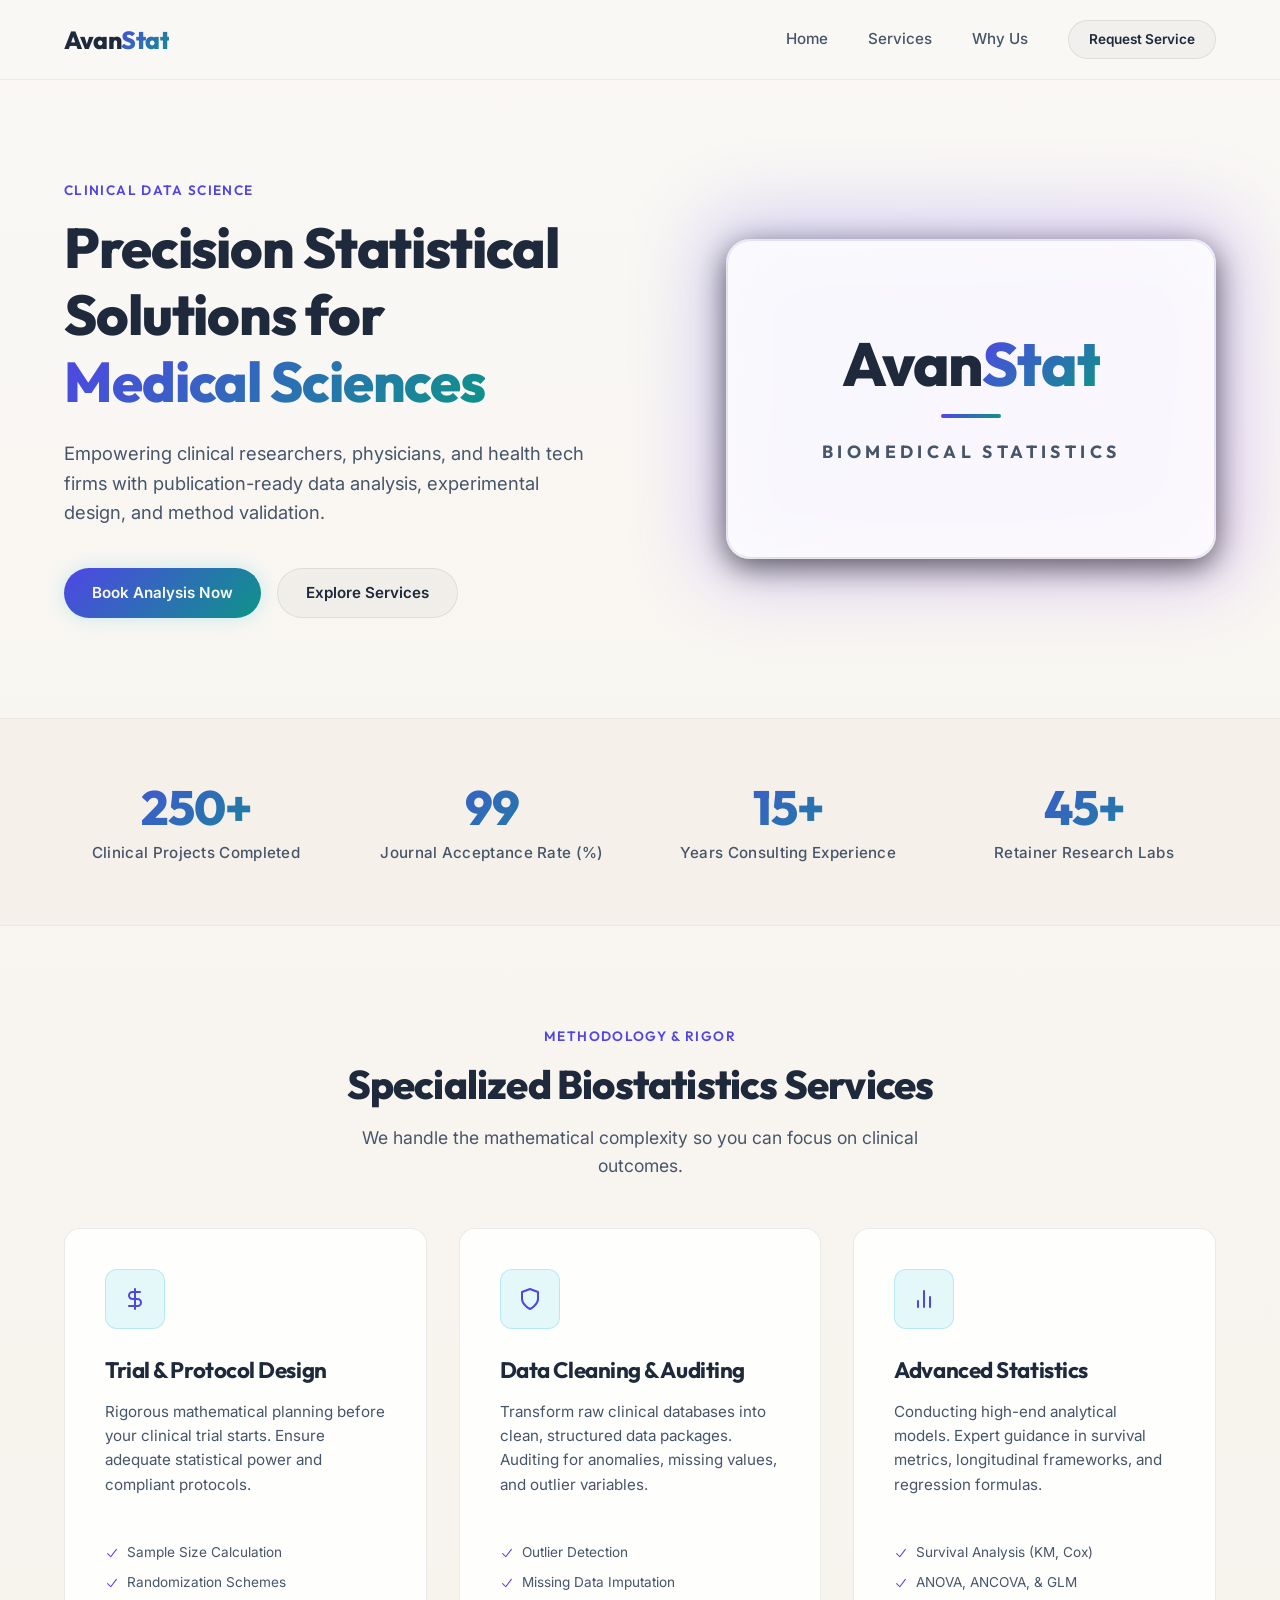
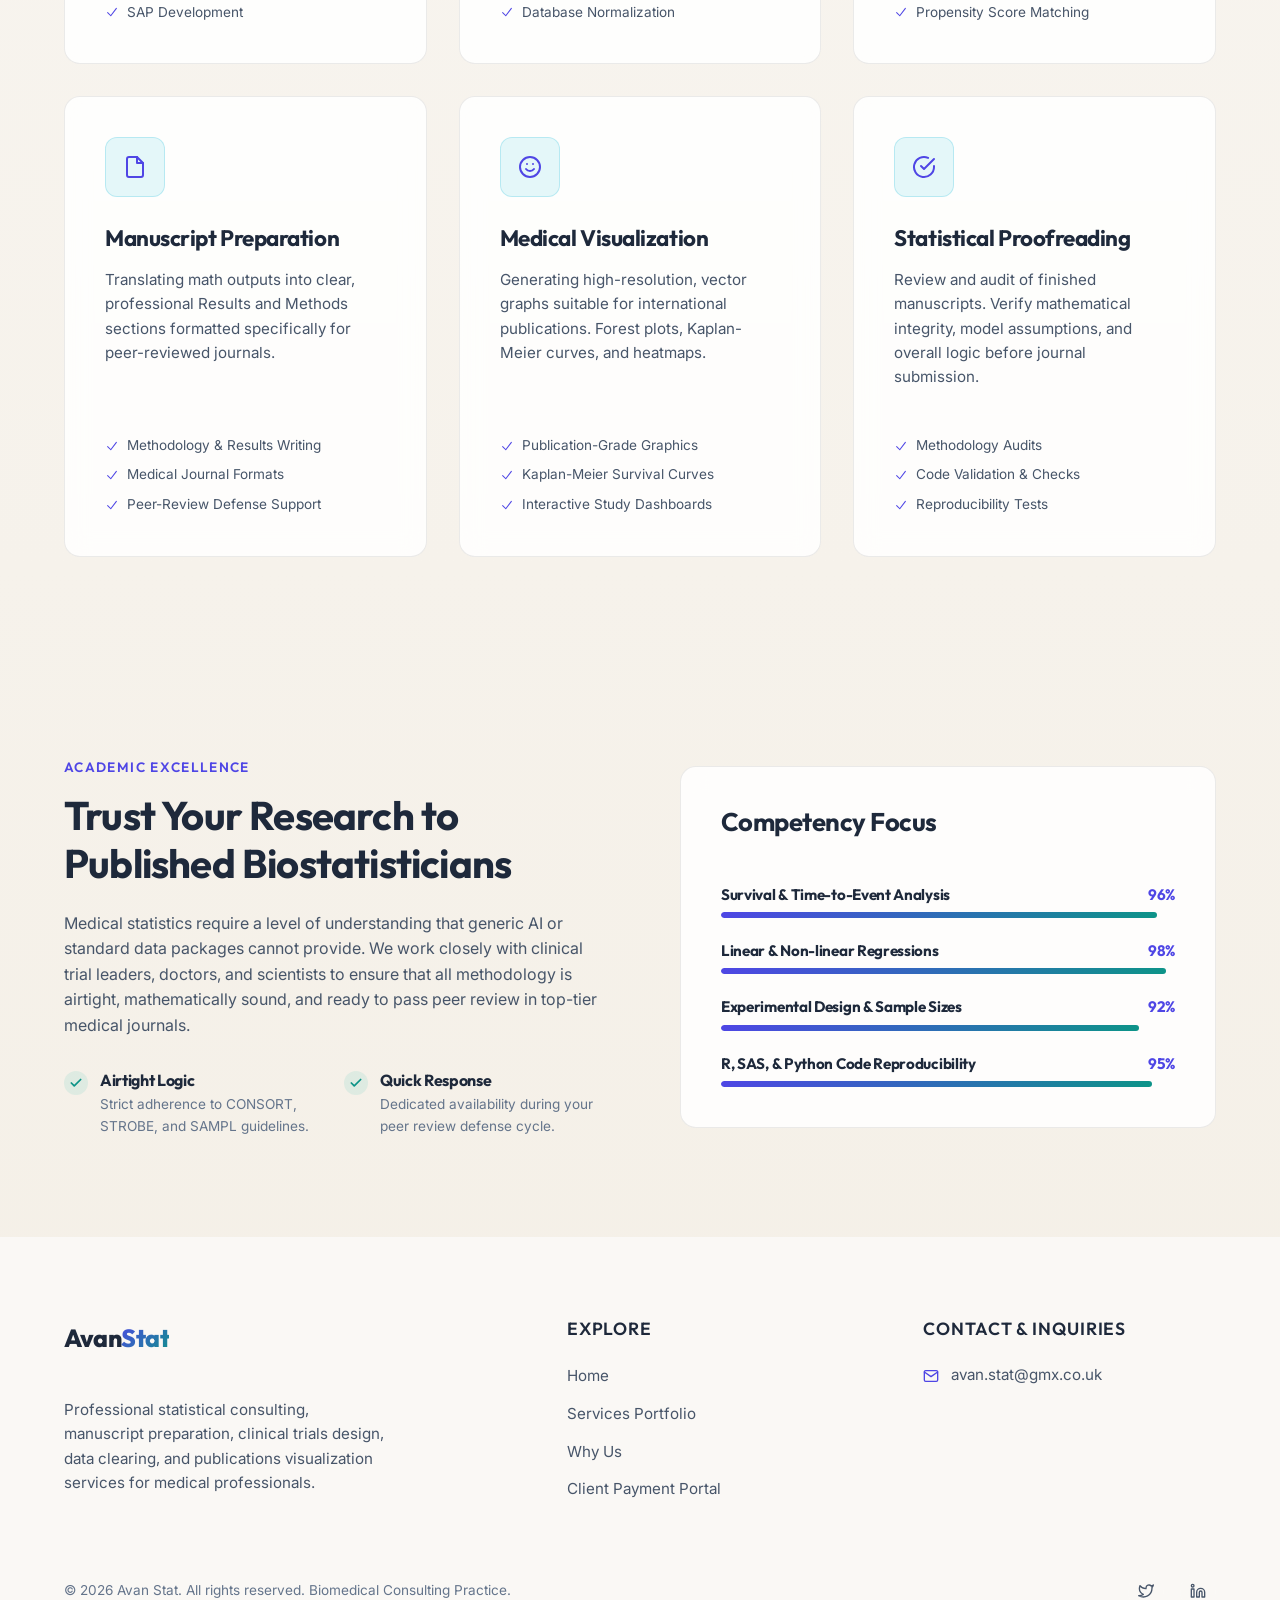
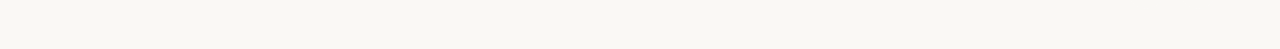
==== index.html @ 9d04a359 "Add files via upload" ====
<!DOCTYPE html>
<html lang="en">
<head>
    <meta charset="UTF-8">
    <meta name="viewport" content="width=device-width, initial-scale=1.0">
    <meta name="description" content="Avan Stat offers premium biomedical statistics consulting, data cleaning, advanced modeling, visualization, and manuscript editorial support for clinical researchers.">
    <meta name="keywords" content="biostatistics, medical statistics, data cleaning, clinical trial design, manuscript writing, R statistics, medical visualization">
    <meta name="author" content="Avan Stat">
    <title>Avan Stat | Premium Biomedical & Health Statistics Consulting</title>
    
    <!-- Core Stylesheet -->
    <link rel="stylesheet" href="assets/css/style.css">
</head>
<body>

    <!-- ==========================================
         NAVIGATION HEADER
         ========================================== -->
    <header class="navbar" id="navbar">
        <div class="container">
            <a href="#home" class="logo" id="logo-link">Avan<span class="gradient-text">Stat</span></a>
            
            <nav class="nav-menu" id="nav-menu">
                <a href="#home" class="nav-link">Home</a>
                <a href="#services" class="nav-link">Services</a>
                <a href="#about" class="nav-link">Why Us</a>
                <a href="payment.html" class="btn btn-secondary" style="padding: 0.5rem 1.25rem; font-size: 0.85rem;">Request Service</a>
            </nav>
            
            <button class="nav-burger" id="nav-burger" aria-label="Toggle Menu">
                <span></span>
                <span></span>
                <span></span>
            </button>
        </div>
    </header>

    <!-- ==========================================
         HERO SECTION
         ========================================== -->
    <section class="hero" id="home">
        <div class="container">
            <div class="hero-grid">
                <div class="hero-content">
                    <span class="section-tag">Clinical Data Science</span>
                    <h1>Precision Statistical Solutions for <span class="gradient-text">Medical Sciences</span></h1>
                    <p>Empowering clinical researchers, physicians, and health tech firms with publication-ready data analysis, experimental design, and method validation.</p>
                    <div class="hero-actions">
                        <a href="payment.html" class="btn btn-primary" id="hero-cta-btn">Book Analysis Now</a>
                        <a href="#services" class="btn btn-secondary">Explore Services</a>
                    </div>
                </div>
                <div class="hero-visual">
                    <div class="hero-glow"></div>
                    <div class="hero-typography-card">
                        <div class="hero-typo-logo">Avan<span class="gradient-text">Stat</span></div>
                        <div class="hero-typo-divider"></div>
                        <span class="hero-typo-tagline">Biomedical Statistics</span>
                    </div>
                </div>
            </div>
        </div>
    </section>

    <!-- ==========================================
         INTERACTIVE STATS BAR
         ========================================== -->
    <section class="stats" id="stats-section">
        <div class="container">
            <div class="stats-grid">
                <div class="stat-item">
                    <h3 class="stat-count" data-target="250">0</h3>
                    <p>Clinical Projects Completed</p>
                </div>
                <div class="stat-item">
                    <h3 class="stat-count" data-target="99">0</h3>
                    <p>Journal Acceptance Rate (%)</p>
                </div>
                <div class="stat-item">
                    <h3 class="stat-count" data-target="15">0</h3>
                    <p>Years Consulting Experience</p>
                </div>
                <div class="stat-item">
                    <h3 class="stat-count" data-target="45">0</h3>
                    <p>Retainer Research Labs</p>
                </div>
            </div>
        </div>
    </section>

    <!-- ==========================================
         SERVICES SECTION
         ========================================== -->
    <section class="services" id="services">
        <div class="container">
            <div class="text-center">
                <span class="section-tag">Methodology & Rigor</span>
                <h2 class="section-title">Specialized Biostatistics Services</h2>
                <p class="section-subtitle">We handle the mathematical complexity so you can focus on clinical outcomes.</p>
            </div>
            
            <div class="services-grid">
                <!-- Service 1 -->
                <div class="service-card glass-card">
                    <div class="service-icon-box">
                        <!-- SVG Trial design -->
                        <svg xmlns="http://www.w3.org/2000/svg" width="24" height="24" viewBox="0 0 24 24" fill="none" stroke="currentColor" stroke-width="2" stroke-linecap="round" stroke-linejoin="round"><path d="M12 2v20M17 5H9.5a3.5 3.5 0 0 0 0 7h5a3.5 3.5 0 0 1 0 7H6"/></svg>
                    </div>
                    <h3>Trial & Protocol Design</h3>
                    <p>Rigorous mathematical planning before your clinical trial starts. Ensure adequate statistical power and compliant protocols.</p>
                    <ul class="service-features">
                        <li>
                            <svg xmlns="http://www.w3.org/2000/svg" viewBox="0 0 20 20" fill="currentColor"><path fill-rule="evenodd" d="M16.704 4.153a.75.75 0 0 1 .143 1.052l-8 10.5a.75.75 0 0 1-1.127.075l-4.5-4.5a.75.75 0 0 1 1.06-1.06l3.894 3.893 7.48-9.817a.75.75 0 0 1 1.05-.143Z" clip-rule="evenodd"/></svg>
                            Sample Size Calculation
                        </li>
                        <li>
                            <svg xmlns="http://www.w3.org/2000/svg" viewBox="0 0 20 20" fill="currentColor"><path fill-rule="evenodd" d="M16.704 4.153a.75.75 0 0 1 .143 1.052l-8 10.5a.75.75 0 0 1-1.127.075l-4.5-4.5a.75.75 0 0 1 1.06-1.06l3.894 3.893 7.48-9.817a.75.75 0 0 1 1.05-.143Z" clip-rule="evenodd"/></svg>
                            Randomization Schemes
                        </li>
                        <li>
                            <svg xmlns="http://www.w3.org/2000/svg" viewBox="0 0 20 20" fill="currentColor"><path fill-rule="evenodd" d="M16.704 4.153a.75.75 0 0 1 .143 1.052l-8 10.5a.75.75 0 0 1-1.127.075l-4.5-4.5a.75.75 0 0 1 1.06-1.06l3.894 3.893 7.48-9.817a.75.75 0 0 1 1.05-.143Z" clip-rule="evenodd"/></svg>
                            SAP Development
                        </li>
                    </ul>
                </div>

                <!-- Service 2 -->
                <div class="service-card glass-card">
                    <div class="service-icon-box">
                        <!-- SVG Data cleaning -->
                        <svg xmlns="http://www.w3.org/2000/svg" width="24" height="24" viewBox="0 0 24 24" fill="none" stroke="currentColor" stroke-width="2" stroke-linecap="round" stroke-linejoin="round"><path d="M12 22s8-4 8-10V5l-8-3-8 3v7c0 6 8 10 8 10z"/></svg>
                    </div>
                    <h3>Data Cleaning & Auditing</h3>
                    <p>Transform raw clinical databases into clean, structured data packages. Auditing for anomalies, missing values, and outlier variables.</p>
                    <ul class="service-features">
                        <li>
                            <svg xmlns="http://www.w3.org/2000/svg" viewBox="0 0 20 20" fill="currentColor"><path fill-rule="evenodd" d="M16.704 4.153a.75.75 0 0 1 .143 1.052l-8 10.5a.75.75 0 0 1-1.127.075l-4.5-4.5a.75.75 0 0 1 1.06-1.06l3.894 3.893 7.48-9.817a.75.75 0 0 1 1.05-.143Z" clip-rule="evenodd"/></svg>
                            Outlier Detection
                        </li>
                        <li>
                            <svg xmlns="http://www.w3.org/2000/svg" viewBox="0 0 20 20" fill="currentColor"><path fill-rule="evenodd" d="M16.704 4.153a.75.75 0 0 1 .143 1.052l-8 10.5a.75.75 0 0 1-1.127.075l-4.5-4.5a.75.75 0 0 1 1.06-1.06l3.894 3.893 7.48-9.817a.75.75 0 0 1 1.05-.143Z" clip-rule="evenodd"/></svg>
                            Missing Data Imputation
                        </li>
                        <li>
                            <svg xmlns="http://www.w3.org/2000/svg" viewBox="0 0 20 20" fill="currentColor"><path fill-rule="evenodd" d="M16.704 4.153a.75.75 0 0 1 .143 1.052l-8 10.5a.75.75 0 0 1-1.127.075l-4.5-4.5a.75.75 0 0 1 1.06-1.06l3.894 3.893 7.48-9.817a.75.75 0 0 1 1.05-.143Z" clip-rule="evenodd"/></svg>
                            Database Normalization
                        </li>
                    </ul>
                </div>

                <!-- Service 3 -->
                <div class="service-card glass-card">
                    <div class="service-icon-box">
                        <!-- SVG Analytics -->
                        <svg xmlns="http://www.w3.org/2000/svg" width="24" height="24" viewBox="0 0 24 24" fill="none" stroke="currentColor" stroke-width="2" stroke-linecap="round" stroke-linejoin="round"><line x1="18" y1="20" x2="18" y2="10"/><line x1="12" y1="20" x2="12" y2="4"/><line x1="6" y1="20" x2="6" y2="14"/></svg>
                    </div>
                    <h3>Advanced Statistics</h3>
                    <p>Conducting high-end analytical models. Expert guidance in survival metrics, longitudinal frameworks, and regression formulas.</p>
                    <ul class="service-features">
                        <li>
                            <svg xmlns="http://www.w3.org/2000/svg" viewBox="0 0 20 20" fill="currentColor"><path fill-rule="evenodd" d="M16.704 4.153a.75.75 0 0 1 .143 1.052l-8 10.5a.75.75 0 0 1-1.127.075l-4.5-4.5a.75.75 0 0 1 1.06-1.06l3.894 3.893 7.48-9.817a.75.75 0 0 1 1.05-.143Z" clip-rule="evenodd"/></svg>
                            Survival Analysis (KM, Cox)
                        </li>
                        <li>
                            <svg xmlns="http://www.w3.org/2000/svg" viewBox="0 0 20 20" fill="currentColor"><path fill-rule="evenodd" d="M16.704 4.153a.75.75 0 0 1 .143 1.052l-8 10.5a.75.75 0 0 1-1.127.075l-4.5-4.5a.75.75 0 0 1 1.06-1.06l3.894 3.893 7.48-9.817a.75.75 0 0 1 1.05-.143Z" clip-rule="evenodd"/></svg>
                            ANOVA, ANCOVA, & GLM
                        </li>
                        <li>
                            <svg xmlns="http://www.w3.org/2000/svg" viewBox="0 0 20 20" fill="currentColor"><path fill-rule="evenodd" d="M16.704 4.153a.75.75 0 0 1 .143 1.052l-8 10.5a.75.75 0 0 1-1.127.075l-4.5-4.5a.75.75 0 0 1 1.06-1.06l3.894 3.893 7.48-9.817a.75.75 0 0 1 1.05-.143Z" clip-rule="evenodd"/></svg>
                            Propensity Score Matching
                        </li>
                    </ul>
                </div>

                <!-- Service 4 -->
                <div class="service-card glass-card">
                    <div class="service-icon-box">
                        <!-- SVG Manuscripts -->
                        <svg xmlns="http://www.w3.org/2000/svg" width="24" height="24" viewBox="0 0 24 24" fill="none" stroke="currentColor" stroke-width="2" stroke-linecap="round" stroke-linejoin="round"><path d="M14 2H6a2 2 0 0 0-2 2v16a2 2 0 0 0 2 2h12a2 2 0 0 0 2-2V8z"/><polyline points="14 2 14 8 20 8"/></svg>
                    </div>
                    <h3>Manuscript Preparation</h3>
                    <p>Translating math outputs into clear, professional Results and Methods sections formatted specifically for peer-reviewed journals.</p>
                    <ul class="service-features">
                        <li>
                            <svg xmlns="http://www.w3.org/2000/svg" viewBox="0 0 20 20" fill="currentColor"><path fill-rule="evenodd" d="M16.704 4.153a.75.75 0 0 1 .143 1.052l-8 10.5a.75.75 0 0 1-1.127.075l-4.5-4.5a.75.75 0 0 1 1.06-1.06l3.894 3.893 7.48-9.817a.75.75 0 0 1 1.05-.143Z" clip-rule="evenodd"/></svg>
                            Methodology & Results Writing
                        </li>
                        <li>
                            <svg xmlns="http://www.w3.org/2000/svg" viewBox="0 0 20 20" fill="currentColor"><path fill-rule="evenodd" d="M16.704 4.153a.75.75 0 0 1 .143 1.052l-8 10.5a.75.75 0 0 1-1.127.075l-4.5-4.5a.75.75 0 0 1 1.06-1.06l3.894 3.893 7.48-9.817a.75.75 0 0 1 1.05-.143Z" clip-rule="evenodd"/></svg>
                            Medical Journal Formats
                        </li>
                        <li>
                            <svg xmlns="http://www.w3.org/2000/svg" viewBox="0 0 20 20" fill="currentColor"><path fill-rule="evenodd" d="M16.704 4.153a.75.75 0 0 1 .143 1.052l-8 10.5a.75.75 0 0 1-1.127.075l-4.5-4.5a.75.75 0 0 1 1.06-1.06l3.894 3.893 7.48-9.817a.75.75 0 0 1 1.05-.143Z" clip-rule="evenodd"/></svg>
                            Peer-Review Defense Support
                        </li>
                    </ul>
                </div>

                <!-- Service 5 -->
                <div class="service-card glass-card">
                    <div class="service-icon-box">
                        <!-- SVG Viz -->
                        <svg xmlns="http://www.w3.org/2000/svg" width="24" height="24" viewBox="0 0 24 24" fill="none" stroke="currentColor" stroke-width="2" stroke-linecap="round" stroke-linejoin="round"><circle cx="12" cy="12" r="10"/><path d="M8 14s1.5 2 4 2 4-2 4-2"/><line x1="9" y1="9" x2="9.01" y2="9"/><line x1="15" y1="9" x2="15.01" y2="9"/></svg>
                    </div>
                    <h3>Medical Visualization</h3>
                    <p>Generating high-resolution, vector graphs suitable for international publications. Forest plots, Kaplan-Meier curves, and heatmaps.</p>
                    <ul class="service-features">
                        <li>
                            <svg xmlns="http://www.w3.org/2000/svg" viewBox="0 0 20 20" fill="currentColor"><path fill-rule="evenodd" d="M16.704 4.153a.75.75 0 0 1 .143 1.052l-8 10.5a.75.75 0 0 1-1.127.075l-4.5-4.5a.75.75 0 0 1 1.06-1.06l3.894 3.893 7.48-9.817a.75.75 0 0 1 1.05-.143Z" clip-rule="evenodd"/></svg>
                            Publication-Grade Graphics
                        </li>
                        <li>
                            <svg xmlns="http://www.w3.org/2000/svg" viewBox="0 0 20 20" fill="currentColor"><path fill-rule="evenodd" d="M16.704 4.153a.75.75 0 0 1 .143 1.052l-8 10.5a.75.75 0 0 1-1.127.075l-4.5-4.5a.75.75 0 0 1 1.06-1.06l3.894 3.893 7.48-9.817a.75.75 0 0 1 1.05-.143Z" clip-rule="evenodd"/></svg>
                            Kaplan-Meier Survival Curves
                        </li>
                        <li>
                            <svg xmlns="http://www.w3.org/2000/svg" viewBox="0 0 20 20" fill="currentColor"><path fill-rule="evenodd" d="M16.704 4.153a.75.75 0 0 1 .143 1.052l-8 10.5a.75.75 0 0 1-1.127.075l-4.5-4.5a.75.75 0 0 1 1.06-1.06l3.894 3.893 7.48-9.817a.75.75 0 0 1 1.05-.143Z" clip-rule="evenodd"/></svg>
                            Interactive Study Dashboards
                        </li>
                    </ul>
                </div>

                <!-- Service 6 -->
                <div class="service-card glass-card">
                    <div class="service-icon-box">
                        <!-- SVG Verification -->
                        <svg xmlns="http://www.w3.org/2000/svg" width="24" height="24" viewBox="0 0 24 24" fill="none" stroke="currentColor" stroke-width="2" stroke-linecap="round" stroke-linejoin="round"><path d="M22 11.08V12a10 10 0 1 1-5.93-9.14"/><polyline points="22 4 12 14.01 9 11.01"/></svg>
                    </div>
                    <h3>Statistical Proofreading</h3>
                    <p>Review and audit of finished manuscripts. Verify mathematical integrity, model assumptions, and overall logic before journal submission.</p>
                    <ul class="service-features">
                        <li>
                            <svg xmlns="http://www.w3.org/2000/svg" viewBox="0 0 20 20" fill="currentColor"><path fill-rule="evenodd" d="M16.704 4.153a.75.75 0 0 1 .143 1.052l-8 10.5a.75.75 0 0 1-1.127.075l-4.5-4.5a.75.75 0 0 1 1.06-1.06l3.894 3.893 7.48-9.817a.75.75 0 0 1 1.05-.143Z" clip-rule="evenodd"/></svg>
                            Methodology Audits
                        </li>
                        <li>
                            <svg xmlns="http://www.w3.org/2000/svg" viewBox="0 0 20 20" fill="currentColor"><path fill-rule="evenodd" d="M16.704 4.153a.75.75 0 0 1 .143 1.052l-8 10.5a.75.75 0 0 1-1.127.075l-4.5-4.5a.75.75 0 0 1 1.06-1.06l3.894 3.893 7.48-9.817a.75.75 0 0 1 1.05-.143Z" clip-rule="evenodd"/></svg>
                            Code Validation & Checks
                        </li>
                        <li>
                            <svg xmlns="http://www.w3.org/2000/svg" viewBox="0 0 20 20" fill="currentColor"><path fill-rule="evenodd" d="M16.704 4.153a.75.75 0 0 1 .143 1.052l-8 10.5a.75.75 0 0 1-1.127.075l-4.5-4.5a.75.75 0 0 1 1.06-1.06l3.894 3.893 7.48-9.817a.75.75 0 0 1 1.05-.143Z" clip-rule="evenodd"/></svg>
                            Reproducibility Tests
                        </li>
                    </ul>
                </div>
            </div>
        </div>
    </section>

    <!-- ==========================================
         ABOUT & EXPERTISE SECTION
         ========================================== -->
    <section class="about" id="about">
        <div class="container">
            <div class="about-grid">
                <div class="about-content">
                    <span class="section-tag">Academic Excellence</span>
                    <h2>Trust Your Research to Published Biostatisticians</h2>
                    <p>Medical statistics require a level of understanding that generic AI or standard data packages cannot provide. We work closely with clinical trial leaders, doctors, and scientists to ensure that all methodology is airtight, mathematically sound, and ready to pass peer review in top-tier medical journals.</p>
                    
                    <div class="about-bullets">
                        <div class="about-bullet">
                            <div class="bullet-icon">
                                <svg xmlns="http://www.w3.org/2000/svg" width="14" height="14" viewBox="0 0 24 24" fill="none" stroke="currentColor" stroke-width="3" stroke-linecap="round" stroke-linejoin="round"><polyline points="20 6 9 17 4 12"/></svg>
                            </div>
                            <div class="bullet-text">
                                <h4>Airtight Logic</h4>
                                <p>Strict adherence to CONSORT, STROBE, and SAMPL guidelines.</p>
                            </div>
                        </div>
                        <div class="about-bullet">
                            <div class="bullet-icon">
                                <svg xmlns="http://www.w3.org/2000/svg" width="14" height="14" viewBox="0 0 24 24" fill="none" stroke="currentColor" stroke-width="3" stroke-linecap="round" stroke-linejoin="round"><polyline points="20 6 9 17 4 12"/></svg>
                            </div>
                            <div class="bullet-text">
                                <h4>Quick Response</h4>
                                <p>Dedicated availability during your peer review defense cycle.</p>
                            </div>
                        </div>
                    </div>
                </div>
                
                <div class="about-skills glass-card">
                    <h3 style="margin-bottom: 1.5rem; font-size: 1.6rem;">Competency Focus</h3>
                    
                    <div class="skill-bar-wrapper">
                        <h4>Survival & Time-to-Event Analysis <span class="skill-val">96%</span></h4>
                        <div class="skill-bar">
                            <div class="skill-progress" data-width="96%"></div>
                        </div>
                    </div>
                    
                    <div class="skill-bar-wrapper">
                        <h4>Linear & Non-linear Regressions <span class="skill-val">98%</span></h4>
                        <div class="skill-bar">
                            <div class="skill-progress" data-width="98%"></div>
                        </div>
                    </div>
                    
                    <div class="skill-bar-wrapper">
                        <h4>Experimental Design & Sample Sizes <span class="skill-val">92%</span></h4>
                        <div class="skill-bar">
                            <div class="skill-progress" data-width="92%"></div>
                        </div>
                    </div>
                    
                    <div class="skill-bar-wrapper">
                        <h4>R, SAS, & Python Code Reproducibility <span class="skill-val">95%</span></h4>
                        <div class="skill-bar">
                            <div class="skill-progress" data-width="95%"></div>
                        </div>
                    </div>
                </div>
            </div>
        </div>
    </section>



    <!-- ==========================================
         FOOTER SECTION
         ========================================== -->
    <footer class="footer" id="contact">
        <div class="container">
            <div class="footer-grid">
                <div class="footer-brand">
                    <a href="#home" class="logo" style="margin-bottom: 1.25rem;">Avan<span class="gradient-text">Stat</span></a>
                    <p>Professional statistical consulting, manuscript preparation, clinical trials design, data clearing, and publications visualization services for medical professionals.</p>
                </div>
                
                <div>
                    <h3 class="footer-title">Explore</h3>
                    <ul class="footer-links">
                        <li><a href="#home">Home</a></li>
                        <li><a href="#services">Services Portfolio</a></li>
                        <li><a href="#about">Why Us</a></li>
                        <li><a href="payment.html">Client Payment Portal</a></li>
                    </ul>
                </div>
                
                <div>
                    <h3 class="footer-title">Contact & Inquiries</h3>
                    <ul class="footer-contact">
                        <li>
                            <!-- Mail -->
                            <svg xmlns="http://www.w3.org/2000/svg" width="16" height="16" viewBox="0 0 24 24" fill="none" stroke="currentColor" stroke-width="2" stroke-linecap="round" stroke-linejoin="round"><path d="M4 4h16c1.1 0 2 .9 2 2v12c0 1.1-.9 2-2 2H4c-1.1 0-2-.9-2-2V6c0-1.1.9-2 2-2z"/><polyline points="22,6 12,13 2,6"/></svg>
                            <a href="mailto:avan.stat@gmx.co.uk">avan.stat@gmx.co.uk</a>
                        </li>
                    </ul>
                </div>
            </div>
            
            <div class="footer-bottom">
                <p>&copy; 2026 Avan Stat. All rights reserved. Biomedical Consulting Practice.</p>
                <div class="footer-socials">
                    <a href="#" class="social-link" aria-label="Twitter">
                        <svg xmlns="http://www.w3.org/2000/svg" width="16" height="16" viewBox="0 0 24 24" fill="none" stroke="currentColor" stroke-width="2" stroke-linecap="round" stroke-linejoin="round"><path d="M23 3a10.9 10.9 0 0 1-3.14 1.53 4.48 4.48 0 0 0-7.86 3v1A10.66 10.66 0 0 1 3 4s-4 9 5 13a11.64 11.64 0 0 1-7 2c9 5 20 0 20-11.5a4.5 4.5 0 0 0-.08-.83A7.72 7.72 0 0 0 23 3z"/></svg>
                    </a>
                    <a href="#" class="social-link" aria-label="LinkedIn">
                        <svg xmlns="http://www.w3.org/2000/svg" width="16" height="16" viewBox="0 0 24 24" fill="none" stroke="currentColor" stroke-width="2" stroke-linecap="round" stroke-linejoin="round"><path d="M16 8a6 6 0 0 1 6 6v7h-4v-7a2 2 0 0 0-2-2 2 2 0 0 0-2 2v7h-4v-7a6 6 0 0 1 6-6z"/><rect x="2" y="9" width="4" height="12"/><circle cx="4" cy="4" r="2"/></svg>
                    </a>
                </div>
            </div>
        </div>
    </footer>

    <!-- Core Script -->
    <script src="assets/js/main.js"></script>
</body>
</html>
---- assets/css/style.css ----
/* ==========================================================================
   AVAN STAT - Core Design System & Global Stylesheet
   ========================================================================== */

/* Import Google Fonts */
@import url('https://fonts.googleapis.com/css2?family=Inter:wght@300;400;500;600;700&family=Outfit:wght@400;500;600;700;800&display=swap');

/* CSS Variables */
:root {
    --font-header: 'Outfit', -apple-system, BlinkMacSystemFont, "Segoe UI", Roboto, sans-serif;
    --font-body: 'Inter', -apple-system, BlinkMacSystemFont, "Segoe UI", Roboto, sans-serif;
    
    /* Premium Creamy White Color Scheme */
    --bg-darkest: #FAF8F5;        /* Creamy white main background */
    --bg-darker: #F4EFE6;         /* Slightly darker cream for sections */
    --bg-dark: #EAE3D5;           /* Tan/cream border/hover element background */
    --card-bg: rgba(255, 255, 255, 0.85); /* Pure white cards */
    --card-border: rgba(0, 0, 0, 0.08);
    --card-border-hover: rgba(79, 70, 229, 0.35);
    
    /* Accents & Gradients for Light Theme */
    --accent-primary: #4F46E5;    /* Indigo */
    --accent-secondary: #0D9488;  /* Deep Teal */
    --accent-glow: #7C3AED;       /* Violet */
    --accent-success: #059669;    /* Deep Emerald */
    
    --grad-primary: linear-gradient(135deg, var(--accent-primary) 0%, var(--accent-secondary) 100%);
    --grad-glow: linear-gradient(135deg, var(--accent-primary) 0%, var(--accent-glow) 100%);
    --grad-dark: linear-gradient(180deg, var(--bg-darkest) 0%, var(--bg-darker) 100%);
    
    /* Typography Colors */
    --text-primary: #1E293B;      /* Dark slate */
    --text-secondary: #475569;    /* Medium slate */
    --text-muted: #64748B;        /* Muted grey */
    
    /* Shadows & Transitions */
    --shadow-sm: 0 2px 8px rgba(0, 0, 0, 0.5);
    --shadow-md: 0 8px 30px rgba(0, 0, 0, 0.6);
    --shadow-cyan: 0 0 20px rgba(6, 182, 212, 0.2);
    --shadow-indigo: 0 0 20px rgba(99, 102, 241, 0.25);
    
    --transition-fast: 0.2s cubic-bezier(0.4, 0, 0.2, 1);
    --transition-normal: 0.3s cubic-bezier(0.4, 0, 0.2, 1);
    --transition-slow: 0.5s cubic-bezier(0.4, 0, 0.2, 1);
    
    --max-width: 1200px;
    --header-height: 80px;
}

/* Base resets */
*, *::before, *::after {
    box-sizing: border-box;
    margin: 0;
    padding: 0;
}

html {
    scroll-behavior: smooth;
    font-size: 16px;
    background-color: var(--bg-darkest);
}

body {
    font-family: var(--font-body);
    background: var(--grad-dark);
    color: var(--text-primary);
    line-height: 1.6;
    overflow-x: hidden;
    -webkit-font-smoothing: antialiased;
}

a {
    color: inherit;
    text-decoration: none;
    transition: var(--transition-fast);
}

button, input, select, textarea {
    font-family: inherit;
    background: none;
    border: none;
    color: inherit;
}

button {
    cursor: pointer;
}

ul {
    list-style: none;
}

img {
    max-width: 100%;
    height: auto;
    display: block;
}

/* ==========================================================================
   Typography & Utilities
   ========================================================================== */

h1, h2, h3, h4 {
    font-family: var(--font-header);
    font-weight: 700;
    line-height: 1.2;
    letter-spacing: -0.02em;
}

.gradient-text {
    background: var(--grad-primary);
    -webkit-background-clip: text;
    -webkit-text-fill-color: transparent;
    background-clip: text;
    display: inline-block;
}

.section-tag {
    font-family: var(--font-header);
    font-size: 0.85rem;
    font-weight: 600;
    letter-spacing: 0.1em;
    text-transform: uppercase;
    color: var(--accent-primary);
    margin-bottom: 0.75rem;
    display: block;
}

.section-title {
    font-size: 2.5rem;
    margin-bottom: 1rem;
    font-weight: 800;
}

.section-subtitle {
    color: var(--text-secondary);
    max-width: 600px;
    margin: 0 auto 3rem auto;
    font-size: 1.1rem;
}

.container {
    max-width: var(--max-width);
    margin: 0 auto;
    padding: 0 1.5rem;
    width: 100%;
}

.text-center { text-align: center; }

/* Buttons */
.btn {
    display: inline-flex;
    align-items: center;
    justify-content: center;
    padding: 0.75rem 1.75rem;
    font-weight: 600;
    font-size: 0.95rem;
    border-radius: 9999px;
    transition: var(--transition-normal);
    position: relative;
    overflow: hidden;
    z-index: 1;
}

.btn-primary {
    background: var(--grad-primary);
    color: var(--bg-darkest);
    box-shadow: var(--shadow-cyan);
}

.btn-primary::before {
    content: '';
    position: absolute;
    top: 0;
    left: 0;
    width: 100%;
    height: 100%;
    background: var(--grad-glow);
    z-index: -1;
    opacity: 0;
    transition: var(--transition-normal);
}

.btn-primary:hover {
    box-shadow: 0 0 25px rgba(6, 182, 212, 0.4);
    transform: translateY(-2px);
}

.btn-primary:hover::before {
    opacity: 1;
}

.btn-secondary {
    background: rgba(0, 0, 0, 0.03);
    border: 1px solid rgba(0, 0, 0, 0.08);
    color: var(--text-primary);
}

.btn-secondary:hover {
    background: rgba(0, 0, 0, 0.07);
    border-color: var(--accent-primary);
    transform: translateY(-2px);
}

/* Glassmorphism General Card */
.glass-card {
    background: var(--card-bg);
    backdrop-filter: blur(12px);
    -webkit-backdrop-filter: blur(12px);
    border: 1px solid var(--card-border);
    border-radius: 16px;
    padding: 2.5rem;
    transition: var(--transition-normal);
}

.glass-card:hover {
    border-color: var(--card-border-hover);
    box-shadow: var(--shadow-cyan);
    transform: translateY(-4px);
}

/* ==========================================================================
   Navigation Header
   ========================================================================== */

.navbar {
    position: fixed;
    top: 0;
    left: 0;
    width: 100%;
    height: var(--header-height);
    background: rgba(250, 248, 245, 0.85);
    backdrop-filter: blur(16px);
    -webkit-backdrop-filter: blur(16px);
    border-bottom: 1px solid rgba(0, 0, 0, 0.05);
    z-index: 1000;
    transition: var(--transition-normal);
}

.navbar.scrolled {
    height: 70px;
    background: rgba(250, 248, 245, 0.95);
    box-shadow: var(--shadow-sm);
}

.navbar .container {
    height: 100%;
    display: flex;
    align-items: center;
    justify-content: space-between;
}

.logo {
    display: inline-flex;
    align-items: center;
    font-family: var(--font-header);
    font-weight: 800;
    font-size: 1.55rem;
    letter-spacing: -0.02em;
    color: var(--text-primary);
    transition: transform var(--transition-fast);
}

.logo:hover {
    transform: scale(1.03);
}

.logo-img {
    width: 40px !important;
    height: 40px !important;
    object-fit: contain;
}

.logo-img-user {
    height: 44px !important;
    width: auto !important;
    object-fit: contain;
}

.nav-menu {
    display: flex;
    align-items: center;
    gap: 2.5rem;
}

.nav-link {
    font-size: 0.95rem;
    font-weight: 500;
    color: var(--text-secondary);
    position: relative;
    padding: 0.5rem 0;
}

.nav-link::after {
    content: '';
    position: absolute;
    bottom: 0;
    left: 0;
    width: 0;
    height: 2px;
    background: var(--grad-primary);
    transition: var(--transition-normal);
}

.nav-link:hover {
    color: var(--text-primary);
}

.nav-link:hover::after {
    width: 100%;
}

.nav-burger {
    display: none;
    flex-direction: column;
    gap: 6px;
    width: 30px;
    background: none;
    border: none;
}

.nav-burger span {
    display: block;
    width: 100%;
    height: 2px;
    background-color: var(--text-primary);
    transition: var(--transition-normal);
}

/* ==========================================================================
   Hero Section
   ========================================================================== */

.hero {
    padding: 180px 0 100px 0;
    position: relative;
    overflow: hidden;
}

.hero::after {
    content: '';
    position: absolute;
    top: -10%;
    right: -10%;
    width: 500px;
    height: 500px;
    background: radial-gradient(circle, rgba(6, 182, 212, 0.15) 0%, rgba(99, 102, 241, 0.05) 50%, rgba(0,0,0,0) 100%);
    filter: blur(80px);
    z-index: -1;
}

.hero::before {
    content: '';
    position: absolute;
    bottom: -10%;
    left: -10%;
    width: 400px;
    height: 400px;
    background: radial-gradient(circle, rgba(20, 184, 166, 0.15) 0%, rgba(0,0,0,0) 70%);
    filter: blur(60px);
    z-index: -1;
}

.hero-grid {
    display: grid;
    grid-template-columns: 1.1fr 0.9fr;
    gap: 4rem;
    align-items: center;
}

.hero-content h1 {
    font-size: 3.5rem;
    margin-bottom: 1.5rem;
    font-weight: 800;
}

.hero-content p {
    font-size: 1.15rem;
    color: var(--text-secondary);
    margin-bottom: 2.5rem;
    max-width: 540px;
}

.hero-actions {
    display: flex;
    gap: 1rem;
}

.hero-visual {
    position: relative;
}

.hero-image-wrapper {
    background: var(--card-bg);
    border: 1px solid var(--card-border);
    border-radius: 24px;
    padding: 1rem;
    box-shadow: var(--shadow-md);
    position: relative;
    z-index: 2;
    overflow: hidden;
}

.hero-image-wrapper::after {
    content: '';
    position: absolute;
    inset: 0;
    border-radius: 24px;
    border: 1.5px solid rgba(79, 70, 229, 0.1);
    pointer-events: none;
}

.hero-typography-card {
    background: var(--card-bg);
    border: 1px solid var(--card-border);
    border-radius: 24px;
    padding: 3.5rem 2.5rem;
    box-shadow: var(--shadow-md);
    text-align: center;
    position: relative;
    z-index: 2;
    overflow: hidden;
    display: flex;
    flex-direction: column;
    align-items: center;
    justify-content: center;
    min-height: 320px;
    transition: var(--transition-normal);
    backdrop-filter: blur(12px);
    -webkit-backdrop-filter: blur(12px);
}

.hero-typography-card::after {
    content: '';
    position: absolute;
    inset: 0;
    border-radius: 24px;
    border: 1.5px solid rgba(79, 70, 229, 0.15);
    pointer-events: none;
}

.hero-typography-card:hover {
    border-color: var(--card-border-hover);
    box-shadow: var(--shadow-indigo);
    transform: translateY(-5px);
}

.hero-typo-logo {
    font-family: var(--font-header);
    font-size: 3.8rem;
    font-weight: 800;
    letter-spacing: -0.02em;
    color: var(--text-primary);
    line-height: 1.1;
    margin-bottom: 1rem;
    user-select: none;
}

.hero-typo-divider {
    width: 60px;
    height: 4px;
    background: var(--grad-primary);
    border-radius: 2px;
    margin-bottom: 1.25rem;
}

.hero-typo-tagline {
    font-family: var(--font-header);
    font-size: 1.1rem;
    font-weight: 700;
    letter-spacing: 0.25em;
    color: var(--text-secondary);
    text-transform: uppercase;
}

.hero-glow {
    position: absolute;
    inset: -20px;
    background: linear-gradient(135deg, var(--accent-primary) 0%, var(--accent-glow) 100%);
    filter: blur(40px);
    opacity: 0.25;
    z-index: 0;
    border-radius: 30px;
    transition: var(--transition-normal);
}

.hero-visual:hover .hero-glow {
    opacity: 0.4;
    filter: blur(50px);
}

/* ==========================================================================
   Services Section
   ========================================================================== */

.services {
    padding: 100px 0;
    position: relative;
}

.services-grid {
    display: grid;
    grid-template-columns: repeat(3, 1fr);
    gap: 2rem;
}

.service-card {
    display: flex;
    flex-direction: column;
    height: 100%;
}

.service-icon-box {
    width: 60px;
    height: 60px;
    background: rgba(6, 182, 212, 0.1);
    border: 1px solid rgba(6, 182, 212, 0.2);
    color: var(--accent-primary);
    border-radius: 12px;
    display: flex;
    align-items: center;
    justify-content: center;
    margin-bottom: 1.75rem;
    font-size: 1.5rem;
    transition: var(--transition-normal);
}

.service-card:hover .service-icon-box {
    background: var(--grad-primary);
    color: var(--bg-darkest);
    transform: scale(1.05) rotate(3deg);
}

.service-card h3 {
    font-size: 1.4rem;
    margin-bottom: 1rem;
}

.service-card p {
    color: var(--text-secondary);
    font-size: 0.95rem;
    margin-bottom: 1.5rem;
    flex-grow: 1;
}

.service-features {
    display: flex;
    flex-direction: column;
    gap: 0.5rem;
    border-top: 1px solid rgba(255, 255, 255, 0.05);
    padding-top: 1.25rem;
}

.service-features li {
    display: flex;
    align-items: center;
    gap: 0.5rem;
    font-size: 0.85rem;
    color: var(--text-secondary);
}

.service-features li svg {
    color: var(--accent-primary);
    width: 14px;
    height: 14px;
}

/* ==========================================================================
   Interactive Stats Bar
   ========================================================================== */

.stats {
    padding: 60px 0;
    background: rgba(244, 239, 230, 0.6);
    border-top: 1px solid rgba(0, 0, 0, 0.04);
    border-bottom: 1px solid rgba(0, 0, 0, 0.04);
}

.stats-grid {
    display: grid;
    grid-template-columns: repeat(4, 1fr);
    gap: 2rem;
    text-align: center;
}

.stat-item h3 {
    font-size: 3rem;
    font-weight: 800;
    background: var(--grad-primary);
    -webkit-background-clip: text;
    -webkit-text-fill-color: transparent;
    margin-bottom: 0.25rem;
    font-family: var(--font-header);
}

.stat-item p {
    color: var(--text-secondary);
    font-size: 0.95rem;
    font-weight: 500;
    letter-spacing: 0.02em;
}

/* ==========================================================================
   About & Expertise Section
   ========================================================================== */

.about {
    padding: 100px 0;
}

.about-grid {
    display: grid;
    grid-template-columns: 1fr 1fr;
    gap: 5rem;
    align-items: center;
}

.about-content h2 {
    font-size: 2.5rem;
    margin-bottom: 1.5rem;
}

.about-content p {
    color: var(--text-secondary);
    margin-bottom: 1.5rem;
}

.about-bullets {
    display: grid;
    grid-template-columns: 1fr 1fr;
    gap: 1.5rem;
    margin-top: 2rem;
}

.about-bullet {
    display: flex;
    gap: 0.75rem;
}

.bullet-icon {
    width: 24px;
    height: 24px;
    background: rgba(20, 184, 166, 0.1);
    color: var(--accent-secondary);
    border-radius: 50%;
    display: flex;
    align-items: center;
    justify-content: center;
    flex-shrink: 0;
}

.bullet-text h4 {
    font-size: 1rem;
    margin-bottom: 0.25rem;
}

.bullet-text p {
    font-size: 0.85rem;
    color: var(--text-muted);
    margin: 0;
}

.about-skills {
    display: flex;
    flex-direction: column;
    gap: 1.5rem;
}

.skill-bar-wrapper h4 {
    font-size: 0.95rem;
    margin-bottom: 0.5rem;
    display: flex;
    justify-content: space-between;
}

.skill-bar-wrapper h4 span {
    color: var(--accent-primary);
}

.skill-bar {
    height: 6px;
    background: rgba(255, 255, 255, 0.05);
    border-radius: 9999px;
    overflow: hidden;
}

.skill-progress {
    height: 100%;
    background: var(--grad-primary);
    border-radius: 9999px;
    width: 0; /* Animated via JS */
    transition: width 1.5s cubic-bezier(0.1, 0.8, 0.2, 1);
}



/* ==========================================================================
   Footer Section
   ========================================================================== */

.footer {
    background: var(--bg-darkest);
    border-top: 1px solid rgba(255, 255, 255, 0.05);
    padding: 80px 0 40px 0;
    position: relative;
    z-index: 10;
}

.footer-grid {
    display: grid;
    grid-template-columns: 1.5fr 1fr 1fr;
    gap: 4rem;
    margin-bottom: 40px;
}

.footer-brand p {
    color: var(--text-secondary);
    margin-top: 1.25rem;
    font-size: 0.95rem;
    max-width: 320px;
}

.footer-title {
    font-family: var(--font-header);
    font-size: 1.1rem;
    font-weight: 600;
    margin-bottom: 1.5rem;
    text-transform: uppercase;
    letter-spacing: 0.05em;
    color: var(--text-primary);
}

.footer-links {
    display: flex;
    flex-direction: column;
    gap: 0.75rem;
}

.footer-links a {
    color: var(--text-secondary);
    font-size: 0.95rem;
}

.footer-links a:hover {
    color: var(--accent-primary);
    padding-left: 4px;
}

.footer-contact li {
    display: flex;
    align-items: center;
    gap: 0.75rem;
    color: var(--text-secondary);
    font-size: 0.95rem;
    margin-bottom: 0.75rem;
}

.footer-contact li a {
    color: inherit;
    text-decoration: none;
    transition: color 0.3s ease;
}

.footer-contact li a:hover {
    color: var(--accent-primary);
}

.footer-contact li svg {
    color: var(--accent-primary);
    flex-shrink: 0;
}

.footer-bottom {
    border-top: 1px solid rgba(255, 255, 255, 0.03);
    padding-top: 30px;
    display: flex;
    justify-content: space-between;
    align-items: center;
}

.footer-bottom p {
    font-size: 0.85rem;
    color: var(--text-muted);
}

.footer-socials {
    display: flex;
    gap: 1rem;
}

.social-link {
    width: 36px;
    height: 36px;
    border-radius: 50%;
    background: rgba(255, 255, 255, 0.03);
    border: 1px solid rgba(255, 255, 255, 0.05);
    display: flex;
    align-items: center;
    justify-content: center;
    color: var(--text-secondary);
    transition: var(--transition-normal);
}

.social-link:hover {
    background: rgba(6, 182, 212, 0.1);
    border-color: var(--accent-primary);
    color: var(--accent-primary);
    transform: translateY(-2px);
}

/* ==========================================================================
   Responsive Breakpoints
   ========================================================================== */

@media (max-width: 1024px) {
    .hero-content h1 {
        font-size: 3rem;
    }
    
    .services-grid {
        grid-template-columns: repeat(2, 1fr);
    }
    
    .about-grid {
        gap: 3rem;
    }
}

@media (max-width: 768px) {
    :root {
        --header-height: 70px;
    }
    
    .section-title {
        font-size: 2rem;
    }
    
    /* Navigation burger menu */
    .nav-burger {
        display: flex;
        z-index: 1001;
    }
    
    .nav-menu {
        position: fixed;
        top: 0;
        right: -100%;
        width: 80%;
        height: 100vh;
        background: var(--bg-darker);
        border-left: 1px solid rgba(255, 255, 255, 0.05);
        flex-direction: column;
        justify-content: center;
        gap: 3rem;
        transition: var(--transition-normal);
        z-index: 1000;
    }
    
    .nav-menu.active {
        right: 0;
    }
    
    .nav-burger.active span:nth-child(1) {
        transform: rotate(45deg) translate(6px, 6px);
    }
    
    .nav-burger.active span:nth-child(2) {
        opacity: 0;
    }
    
    .nav-burger.active span:nth-child(3) {
        transform: rotate(-45deg) translate(5px, -5px);
    }
    
    /* Hero layout */
    .hero {
        padding: 130px 0 60px 0;
    }
    
    .hero-grid {
        grid-template-columns: 1fr;
        gap: 3rem;
        text-align: center;
    }
    
    .hero-content p {
        margin: 0 auto 2.5rem auto;
    }
    
    .hero-actions {
        justify-content: center;
    }
    
    /* Grid sections */
    .services-grid {
        grid-template-columns: 1fr;
    }
    
    .stats-grid {
        grid-template-columns: repeat(2, 1fr);
        gap: 1.5rem;
    }
    
    .about-grid {
        grid-template-columns: 1fr;
        gap: 4rem;
    }
    
    .about-visual {
        order: 2;
    }
    
    .footer-grid {
        grid-template-columns: 1fr;
        gap: 2.5rem;
    }
    
    .footer-bottom {
        flex-direction: column;
        gap: 1.5rem;
        text-align: center;
    }
}

@media (max-width: 480px) {
    .hero-content h1 {
        font-size: 2.25rem;
    }
    
    .hero-actions {
        flex-direction: column;
        width: 100%;
    }
    
    .hero-actions .btn {
        width: 100%;
    }
    
    .stats-grid {
        grid-template-columns: 1fr;
    }
    
    .about-bullets {
        grid-template-columns: 1fr;
    }
}
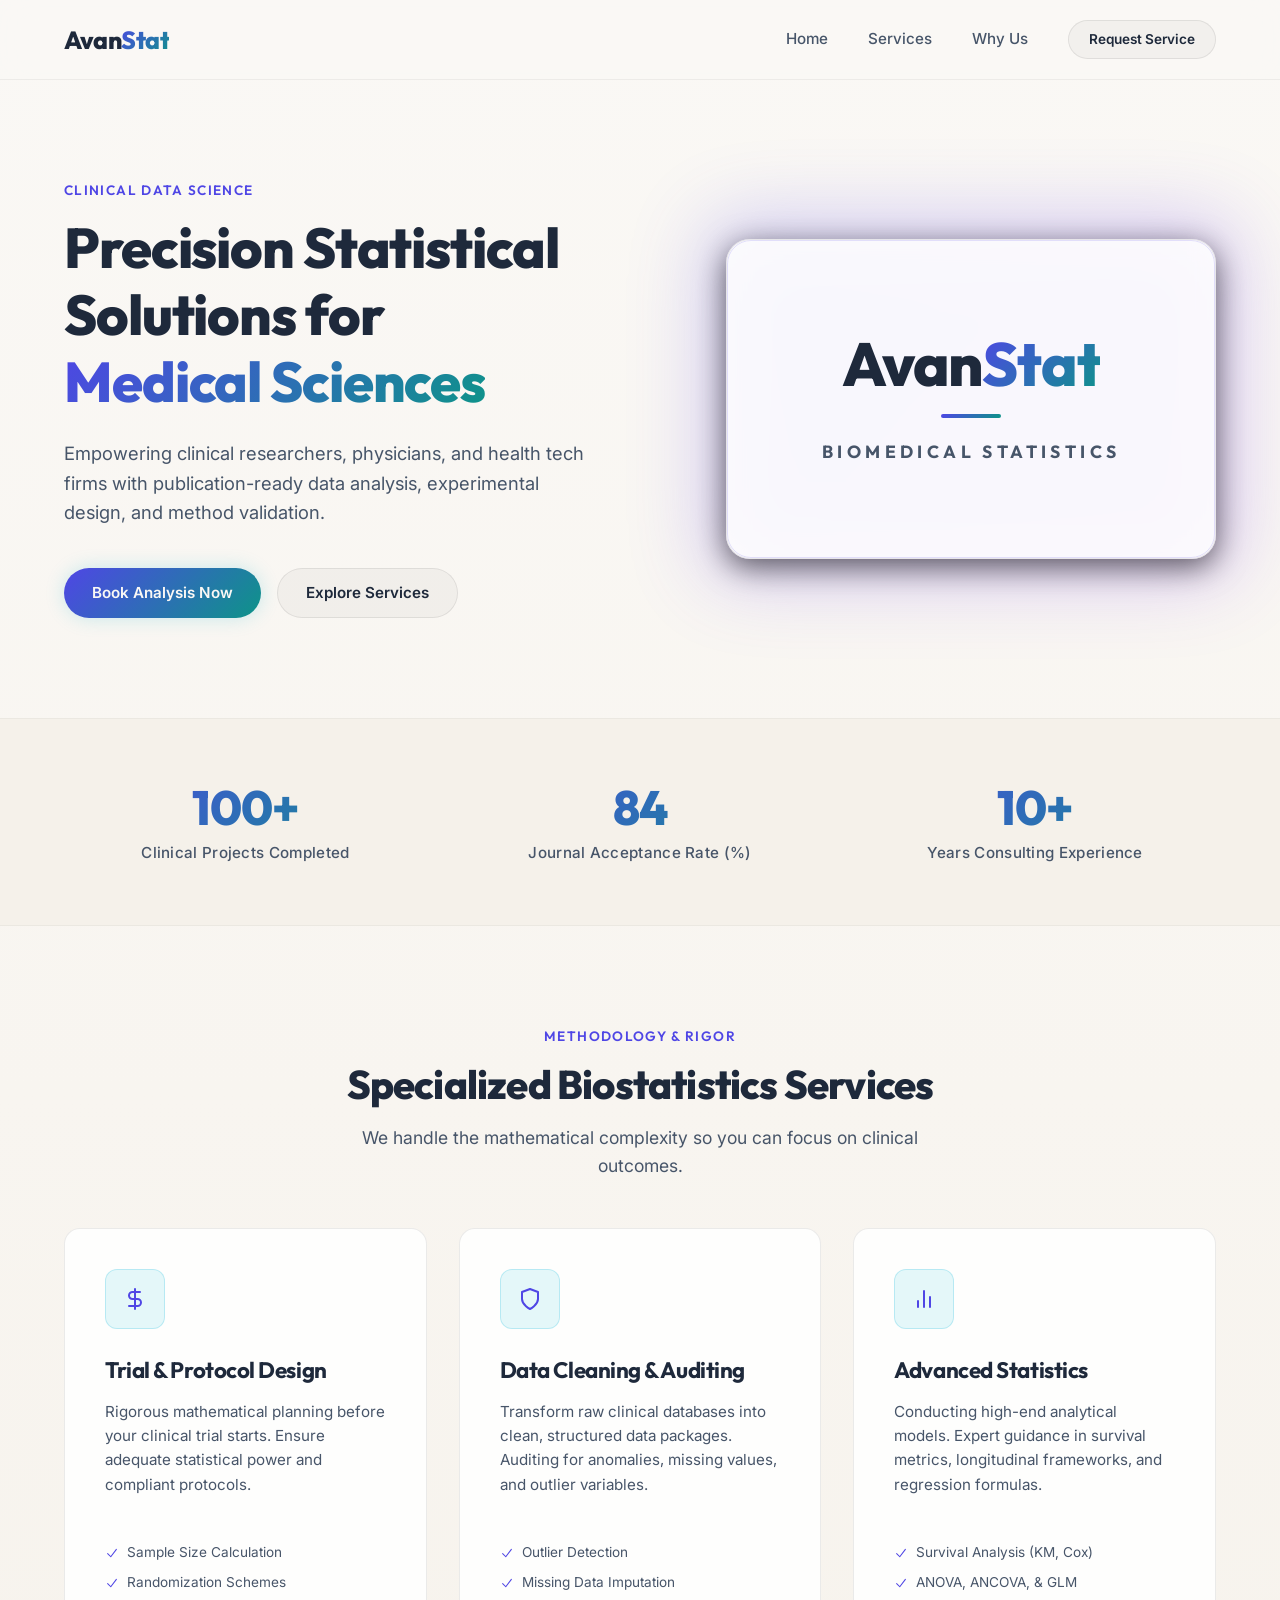
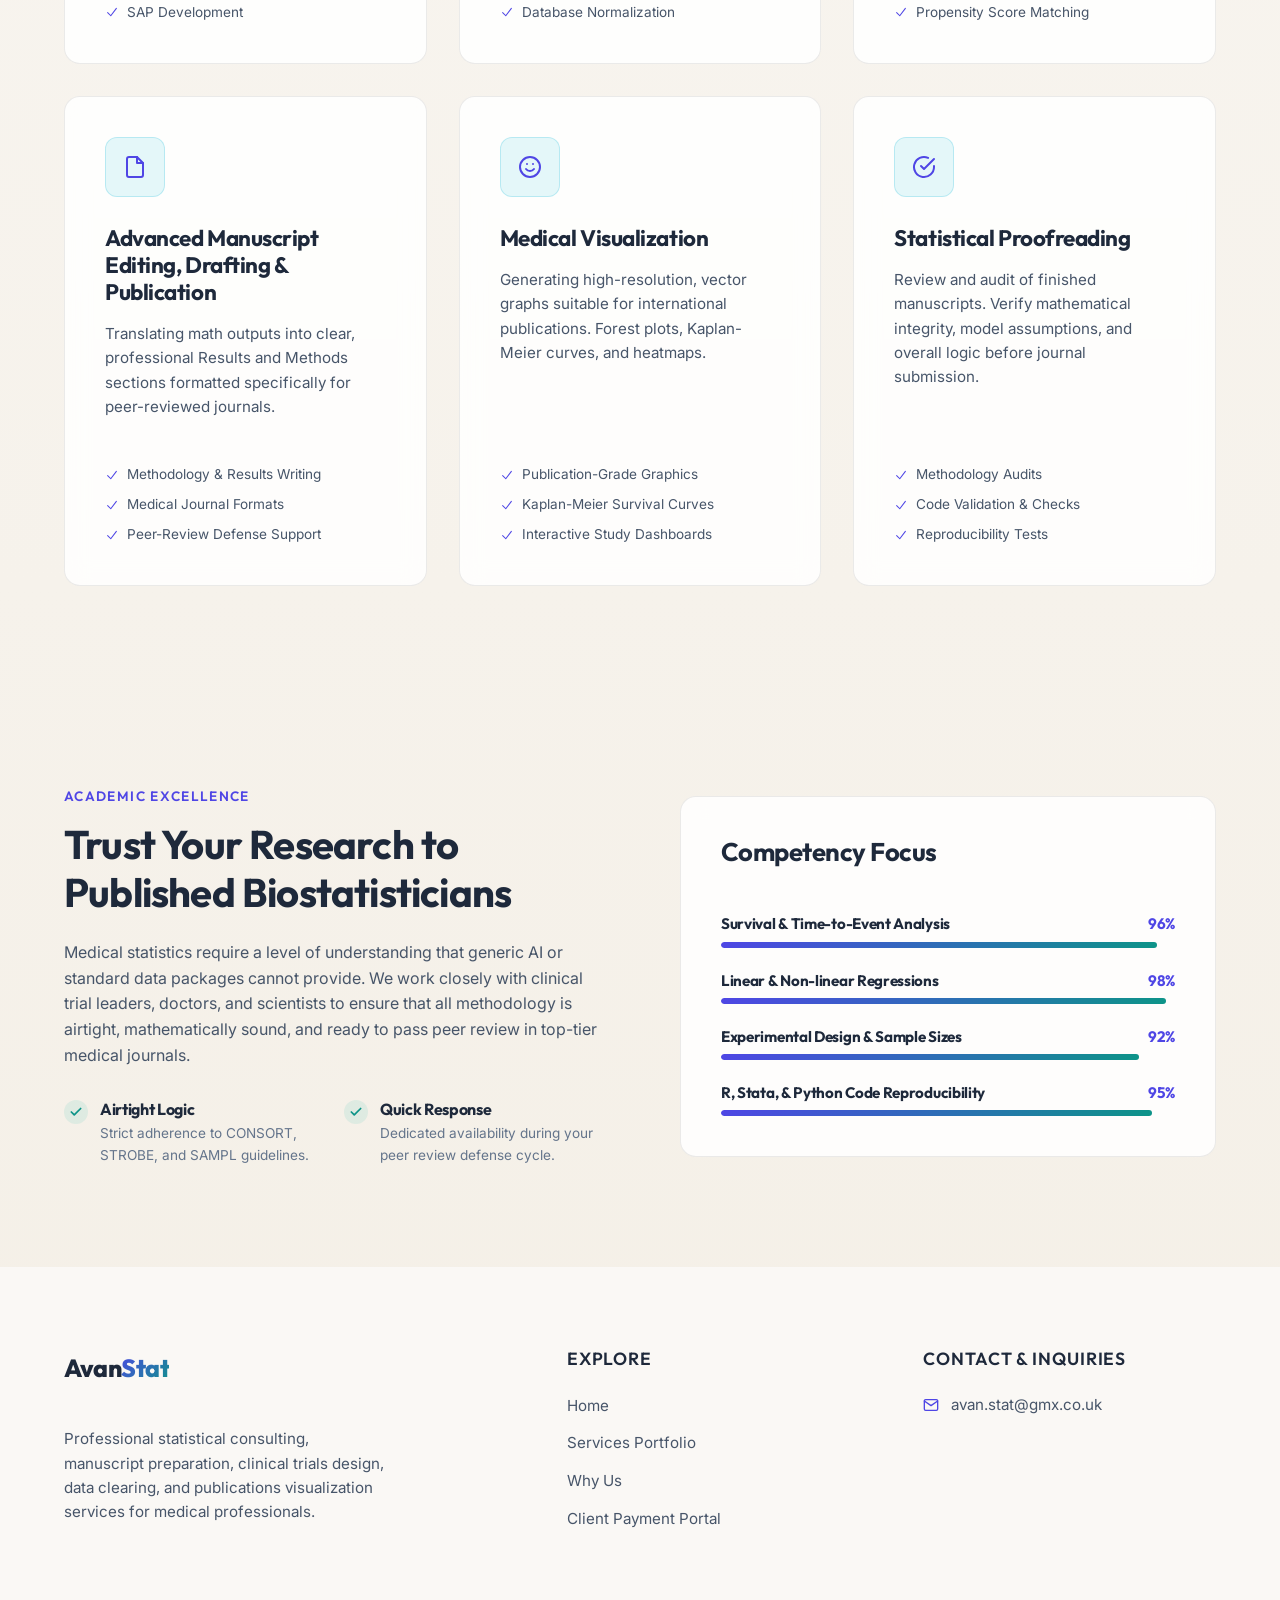
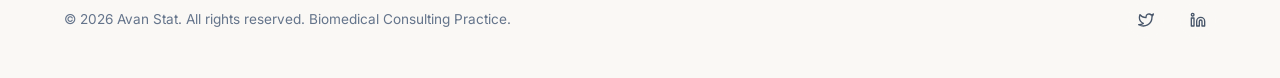
==== commit f6c5164b: "Add files via upload" ====
--- a/index.html
+++ b/index.html
@@ -69,20 +69,16 @@
         <div class="container">
             <div class="stats-grid">
                 <div class="stat-item">
-                    <h3 class="stat-count" data-target="250">0</h3>
+                    <h3 class="stat-count" data-target="100">0</h3>
                     <p>Clinical Projects Completed</p>
                 </div>
                 <div class="stat-item">
-                    <h3 class="stat-count" data-target="99">0</h3>
+                    <h3 class="stat-count" data-target="84">0</h3>
                     <p>Journal Acceptance Rate (%)</p>
                 </div>
                 <div class="stat-item">
-                    <h3 class="stat-count" data-target="15">0</h3>
+                    <h3 class="stat-count" data-target="10">0</h3>
                     <p>Years Consulting Experience</p>
-                </div>
-                <div class="stat-item">
-                    <h3 class="stat-count" data-target="45">0</h3>
-                    <p>Retainer Research Labs</p>
                 </div>
             </div>
         </div>
@@ -178,7 +174,7 @@
                         <!-- SVG Manuscripts -->
                         <svg xmlns="http://www.w3.org/2000/svg" width="24" height="24" viewBox="0 0 24 24" fill="none" stroke="currentColor" stroke-width="2" stroke-linecap="round" stroke-linejoin="round"><path d="M14 2H6a2 2 0 0 0-2 2v16a2 2 0 0 0 2 2h12a2 2 0 0 0 2-2V8z"/><polyline points="14 2 14 8 20 8"/></svg>
                     </div>
-                    <h3>Manuscript Preparation</h3>
+                    <h3>Advanced Manuscript Editing, Drafting & Publication</h3>
                     <p>Translating math outputs into clear, professional Results and Methods sections formatted specifically for peer-reviewed journals.</p>
                     <ul class="service-features">
                         <li>
@@ -305,7 +301,7 @@
                     </div>
                     
                     <div class="skill-bar-wrapper">
-                        <h4>R, SAS, & Python Code Reproducibility <span class="skill-val">95%</span></h4>
+                        <h4>R, Stata, & Python Code Reproducibility <span class="skill-val">95%</span></h4>
                         <div class="skill-bar">
                             <div class="skill-progress" data-width="95%"></div>
                         </div>
--- a/assets/css/style.css
+++ b/assets/css/style.css
@@ -579,7 +579,7 @@
 
 .stats-grid {
     display: grid;
-    grid-template-columns: repeat(4, 1fr);
+    grid-template-columns: repeat(3, 1fr);
     gap: 2rem;
     text-align: center;
 }
